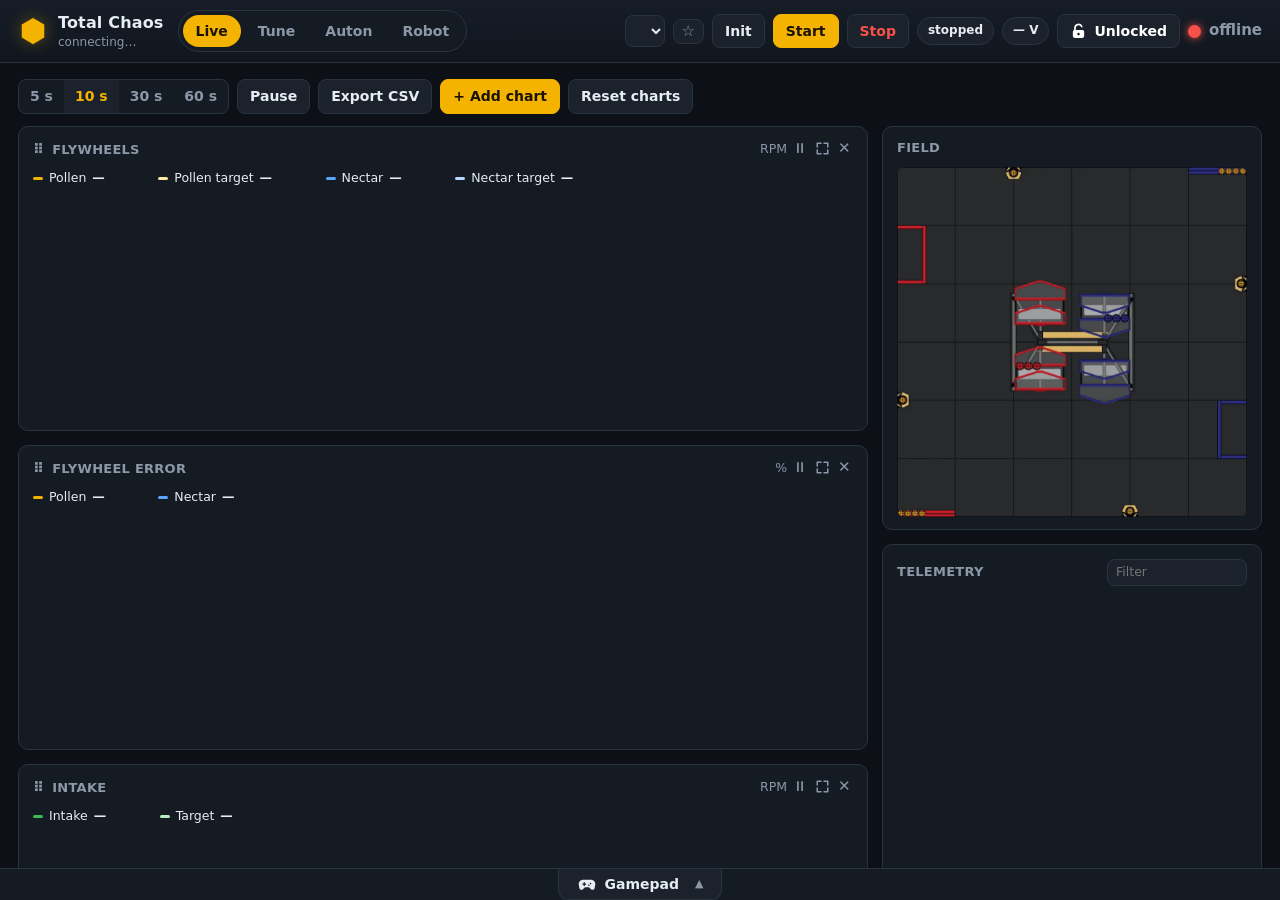
==== dashboard/web/index.html @ 124336e7 "Separate F for each flywheel; favorite OpModes in the dropdown - FLYWHEEL_F is now POLLEN_FLYWHEEL_F" ====
<!doctype html>
<html lang="en">
<head>
  <meta charset="utf-8">
  <meta name="viewport" content="width=device-width, initial-scale=1">
  <title>Total Chaos Dashboard</title>
  <link rel="icon" href="data:image/svg+xml,%3Csvg xmlns='http://www.w3.org/2000/svg' viewBox='0 0 32 32'%3E%3Cpath d='M16 2l12 7v14l-12 7-12-7V9z' fill='%23f5b301'/%3E%3C/svg%3E">
  <link rel="stylesheet" href="vendor/uPlot.min.css">
  <link rel="stylesheet" href="app.css">
</head>
<body>
  <header class="topbar">
    <div class="brand">
      <svg viewBox="0 0 32 32" aria-hidden="true"><path d="M16 2l12 7v14l-12 7-12-7V9z"/></svg>
      <div>
        <div class="brand-name">Total Chaos</div>
        <div class="brand-sub" id="robot-name">connecting…</div>
      </div>
      <span class="badge sim" id="sim-badge" hidden>SIMULATOR</span>
    </div>

    <nav class="tabs" role="tablist">
      <button role="tab" data-tab="live" class="active">Live</button>
      <button role="tab" data-tab="tune">Tune</button>
      <button role="tab" data-tab="auton">Auton</button>
      <button role="tab" data-tab="robot">Robot</button>
    </nav>

    <div class="opbar">
      <select id="op-select" aria-label="OpMode"></select>
      <button class="btn star" id="op-favorite" aria-label="Favorite">☆</button>
      <button class="btn" id="op-init">Init</button>
      <button class="btn primary" id="op-start">Start</button>
      <button class="btn danger" id="op-stop">Stop</button>
      <span class="pill" id="op-state">stopped</span>
      <span class="pill" id="battery">— V</span>
      <button class="pill pad-pill" id="pad-pill" title="The dashboard is driving a gamepad. Click to stop." hidden></button>
      <button class="btn lock" id="lock" title="Unlocked: anyone can make changes. Click to lock with a PIN."></button>
      <span class="conn" id="conn" title="Connection"><i></i><span>offline</span></span>
    </div>
  </header>
  <div class="locked-banner" id="locked-banner" hidden>Locked: view only. Click <b>Locked</b> at the top right and enter the PIN to make changes.</div>

  <main>
    <!-- LIVE -->
    <section class="tab-page active" id="tab-live">
      <div class="toolbar">
        <div class="seg" id="window-seg">
          <button data-window="5">5 s</button>
          <button data-window="10" class="active">10 s</button>
          <button data-window="30">30 s</button>
          <button data-window="60">60 s</button>
        </div>
        <button class="btn" id="pause">Pause</button>
        <button class="btn" id="export-csv">Export CSV</button>
        <button class="btn primary" id="add-chart">+ Add chart</button>
        <button class="btn" id="reset-charts" title="Back to the standard charts (in this browser)">Reset charts</button>
        <span class="muted" id="rate"></span>
        <span class="muted" id="live-load" title="The OpMode loop time, how much of it is spent in the dashboard's own code, and the Wi-Fi it uses. More on the Robot tab's Load card."></span>
      </div>
      <div class="live-grid">
        <div class="charts" id="charts"></div>
        <aside class="side">
          <div class="card">
            <div class="card-head"><h3>Field</h3><span class="muted" id="pose-text"></span></div>
            <canvas id="field" width="480" height="480"></canvas>
          </div>
          <div class="card grow">
            <div class="card-head">
              <h3>Telemetry</h3>
              <input id="telemetry-filter" placeholder="Filter" aria-label="Filter telemetry">
            </div>
            <table class="kv" id="telemetry"></table>
          </div>
        </aside>
      </div>
    </section>

    <!-- TUNE -->
    <section class="tab-page" id="tab-tune">
      <div class="toolbar">
        <button class="btn primary" id="settings-save">Save to robot</button>
        <button class="btn" id="settings-reload">Reload from robot</button>
        <button class="btn" id="settings-download">Download robot.json</button>
        <button class="btn" id="settings-history">History</button>
        <span class="status" id="settings-status"></span>
      </div>
      <div id="settings-warnings"></div>
      <p class="hint">Changes apply on the robot right away.
        <span class="dot synced" style="display:inline-block"></span> saved &nbsp;
        <span class="dot unsaved" style="display:inline-block"></span> changed, not saved yet: <b>Save to robot</b> keeps it after a restart.
        <code>./robot-sync pull</code> then copies robot.json into Git.</p>
      <div class="settings" id="settings"></div>
      <div class="settings-hidden" id="settings-hidden" hidden></div>
    </section>

    <!-- AUTON: our auton editor (js/auton.js) -->
    <section class="tab-page" id="tab-auton">
      <div class="auton-grid">
        <div class="auton-panel" id="auton-panel"></div>
        <div class="auton-field-box"><canvas id="auton-field" width="600" height="600"></canvas></div>
      </div>
    </section>


    <!-- ROBOT -->
    <section class="tab-page" id="tab-robot">
      <div class="robot-grid">
        <div class="card">
          <div class="card-head"><h3>Hardware map</h3><span class="muted" id="hw-name"></span></div>
          <div id="hardware"></div>
        </div>
        <div class="side-stack">
        <div class="card" id="adb-card">
          <div class="card-head"><h3>adb (deploy and logs)</h3>
            <span><button class="btn small" id="adb-refresh">Refresh</button>
              <button class="btn small primary" id="adb-restart">Restart adb</button></span></div>
          <div id="adb-status" class="muted">…</div>
          <div class="muted">When <code>adb connect 192.168.43.1:5555</code> stops working (offline, or
            "waiting for device"), Restart adb turns it off and on again on the hub, instead of a power cycle.
            Then reconnect from the laptop: <code>adb disconnect; adb connect 192.168.43.1:5555</code>.</div>
        </div>
        <div class="card">
          <div class="card-head"><h3>Load</h3><span class="muted">this second</span></div>
          <table class="kv" id="load"></table>
          <div class="muted">What the dashboard costs the robot. CPU is % of one core, like <code>top</code>; the Control Hub has 4.
            Too high? Lower <code>DashboardConfig</code> on the Tune tab. <code>./dashboard-load</code> compares 0, 1 and 2 viewers.</div>
        </div>
        <div class="card">
          <div class="card-head"><h3>Known good snapshots</h3></div>
          <div class="hw-actions">
            <input id="snapshot-name" placeholder="Name, like Saturday – worked" aria-label="Snapshot name">
            <button class="btn primary" id="snapshot-save">Save snapshot</button>
          </div>
          <div class="muted">A copy of every robot file: settings, autons and hardware map. Restore puts them all back.</div>
          <table class="files" id="snapshots"></table>
        </div>
        <div class="card">
          <div class="card-head"><h3>Files on the robot</h3><button class="btn small" id="files-refresh">Refresh</button></div>
          <table class="files" id="files"></table>
          <div class="card-section" id="history" hidden></div>
          <div id="editor" hidden>
            <div class="card-head"><h3 id="editor-name"></h3>
              <span>
                <button class="btn small" id="editor-cancel">Close</button>
                <button class="btn small primary" id="editor-save">Save to robot</button>
              </span>
            </div>
            <textarea id="editor-text" spellcheck="false"></textarea>
            <div class="status" id="editor-status"></div>
          </div>
        </div>
        </div>
      </div>
    </section>
  </main>

  <!-- GAMEPAD: a drawer at the bottom of every tab (js/gamepad.js) -->
  <div class="pad-drawer" id="pad-drawer">
    <button class="pad-handle" id="pad-handle" aria-expanded="false" aria-controls="pad-body">
      <svg viewBox="0 0 24 24" aria-hidden="true"><path d="M7 7h10a5 5 0 0 1 4.9 6l-.8 4a2.5 2.5 0 0 1-4.3 1.2L14.5 16h-5l-2.3 2.2A2.5 2.5 0 0 1 2.9 17l-.8-4A5 5 0 0 1 7 7zm1 3v1.5H6.5v1.5H8v1.5h1.5V13H11v-1.5H9.5V10zm8.25.5a1 1 0 1 0 0 2 1 1 0 0 0 0-2zm-2 2a1 1 0 1 0 0 2 1 1 0 0 0 0-2z" fill="currentColor"/></svg>
      <span>Gamepad</span><span class="pad-handle-note" id="pad-handle-note"></span><span class="chev">▲</span>
    </button>
    <div class="pad-content" id="pad-body" hidden>
      <div class="pad-side">
        <div class="seg" id="pad-seg">
          <button data-pad="1">Gamepad 1 · driver</button>
          <button data-pad="2">Gamepad 2 · operator</button>
        </div>
        <button class="btn primary" id="pad-take">Take control</button>
        <div class="pad-status" id="pad-status"></div>
        <div class="muted" id="pad-device"></div>
        <div class="pad-safety"><b>Practice only</b>: not allowed in a match. The robot gets all zero if the inputs stop for
          0.25 s, and control ends when the OpMode stops, this tab is hidden, or the dashboard is locked.
          <b>G</b> opens and closes this drawer.</div>
      </div>
      <div class="pad-art">
        <div id="pad-art"></div>
        <div class="pad-readout" id="pad-readout"></div>
      </div>
      <div class="pad-legend" id="pad-legend"></div>
    </div>
  </div>

  <dialog id="chart-dialog">
    <form method="dialog" class="chart-form">
      <h3>Add a chart</h3>
      <label>Title <input id="chart-title" placeholder="My chart"></label>
      <input id="chart-filter" placeholder="Filter telemetry" aria-label="Filter telemetry">
      <div class="chart-keys" id="chart-keys"></div>
      <div class="muted" id="chart-hint">Pick one or more values. Only numbers the robot is sending now are listed.</div>
      <div class="chart-actions">
        <button class="btn" value="cancel">Cancel</button>
        <button class="btn primary" id="chart-create" value="create">Add chart</button>
      </div>
    </form>
  </dialog>

  <dialog id="lock-dialog">
    <form method="dialog" class="chart-form">
      <h3 id="lock-title">Lock the dashboard</h3>
      <div class="muted" id="lock-hint">Anyone can still watch. Changing anything will need this PIN.</div>
      <input id="lock-pin" inputmode="numeric" autocomplete="off" maxlength="12" placeholder="PIN, 4 to 12 digits" aria-label="PIN">
      <div class="status bad" id="lock-error"></div>
      <div class="chart-actions">
        <button class="btn" value="cancel">Cancel</button>
        <button class="btn primary" id="lock-ok" value="ok">Lock</button>
      </div>
    </form>
  </dialog>

  <div class="toast" id="toast" hidden></div>
  <script src="vendor/uPlot.iife.min.js"></script>
  <script type="module" src="js/app.js"></script>
</body>
</html>
---- dashboard/web/vendor/uPlot.min.css ----
.uplot, .uplot *, .uplot *::before, .uplot *::after {box-sizing: border-box;}.uplot {font-family: system-ui, -apple-system, "Segoe UI", Roboto, "Helvetica Neue", Arial, "Noto Sans", sans-serif, "Apple Color Emoji", "Segoe UI Emoji", "Segoe UI Symbol", "Noto Color Emoji";line-height: 1.5;width: min-content;}.u-title {text-align: center;font-size: 18px;font-weight: bold;}.u-wrap {position: relative;user-select: none;}.u-over, .u-under {position: absolute;}.u-under {overflow: hidden;}.uplot canvas {display: block;position: relative;width: 100%;height: 100%;}.u-axis {position: absolute;}.u-legend {font-size: 14px;margin: auto;text-align: center;}.u-inline {display: block;}.u-inline * {display: inline-block;}.u-inline tr {margin-right: 16px;}.u-legend th {font-weight: 600;}.u-legend th > * {vertical-align: middle;display: inline-block;}.u-legend .u-marker {width: 1em;height: 1em;margin-right: 4px;background-clip: padding-box !important;}.u-inline.u-live th::after {content: ":";vertical-align: middle;}.u-inline:not(.u-live) .u-value {display: none;}.u-series > * {padding: 4px;}.u-series th {cursor: pointer;}.u-legend .u-off > * {opacity: 0.3;}.u-select {background: rgba(0,0,0,0.07);position: absolute;pointer-events: none;}.u-cursor-x, .u-cursor-y {position: absolute;left: 0;top: 0;pointer-events: none;will-change: transform;}.u-hz .u-cursor-x, .u-vt .u-cursor-y {height: 100%;border-right: 1px dashed #607D8B;}.u-hz .u-cursor-y, .u-vt .u-cursor-x {width: 100%;border-bottom: 1px dashed #607D8B;}.u-cursor-pt {position: absolute;top: 0;left: 0;border-radius: 50%;border: 0 solid;pointer-events: none;will-change: transform;/*this has to be !important since we set inline "background" shorthand */background-clip: padding-box !important;}.u-axis.u-off, .u-select.u-off, .u-cursor-x.u-off, .u-cursor-y.u-off, .u-cursor-pt.u-off {display: none;}
---- dashboard/web/app.css ----
:root {
  --bg: #0d1117;
  --panel: #151b23;
  --panel-2: #1b222c;
  --line: #2a3340;
  --text: #e6edf3;
  --muted: #8b98a8;
  --honey: #f5b301;
  --honey-dim: #f5b30122;
  --green: #3fb950;
  --red: #f85149;
  --blue: #58a6ff;
  --violet: #bc8cff;
  --radius: 10px;
  --mono: ui-monospace, "SF Mono", "JetBrains Mono", Menlo, Consolas, monospace;
  color-scheme: dark;
}

* { box-sizing: border-box; }
html, body { margin: 0; height: 100%; }
body {
  background: var(--bg);
  color: var(--text);
  font: 14px/1.45 "Inter", system-ui, -apple-system, "Segoe UI", Roboto, sans-serif;
  display: flex;
  flex-direction: column;
}
code { font-family: var(--mono); font-size: 12.5px; background: var(--panel-2); padding: 1px 5px; border-radius: 4px; }
h3 { margin: 0; font-size: 13px; font-weight: 600; letter-spacing: .02em; text-transform: uppercase; color: var(--muted); }
.muted { color: var(--muted); font-size: 12.5px; }
[hidden] { display: none !important; }

/* ---- Top bar ---------------------------------------------------------- */
.topbar {
  display: flex;
  align-items: center;
  gap: 14px;
  padding: 10px 18px;
  background: linear-gradient(180deg, #161d27, #11161e);
  border-bottom: 1px solid var(--line);
  flex-wrap: wrap;
}
.brand { display: flex; align-items: center; gap: 10px; }
.brand svg { width: 30px; height: 30px; fill: var(--honey); filter: drop-shadow(0 0 8px #f5b30155); }
.brand-name { font-weight: 700; font-size: 16px; letter-spacing: .01em; }
.brand-sub { font-size: 12px; color: var(--muted); }
.badge { font-size: 10.5px; font-weight: 700; letter-spacing: .08em; padding: 3px 7px; border-radius: 999px; }
.badge.sim { background: #bc8cff22; color: var(--violet); border: 1px solid #bc8cff55; }

.tabs { display: flex; gap: 4px; background: var(--panel); padding: 4px; border-radius: 999px; border: 1px solid var(--line); }
.tabs button {
  background: none; border: 0; color: var(--muted); font: inherit; font-weight: 600;
  padding: 6px 13px; border-radius: 999px; cursor: pointer;
}
.tabs button:hover { color: var(--text); }
.tabs button.active { background: var(--honey); color: #1a1300; }

.opbar { display: flex; align-items: center; gap: 8px; margin-left: auto; flex-wrap: wrap; }
select, input, textarea {
  background: var(--panel-2); color: var(--text); border: 1px solid var(--line);
  border-radius: 8px; padding: 6px 9px; font: inherit;
}
select:focus, input:focus, textarea:focus { outline: none; border-color: var(--honey); box-shadow: 0 0 0 3px var(--honey-dim); }

.btn {
  background: var(--panel-2); color: var(--text); border: 1px solid var(--line); border-radius: 8px;
  padding: 6px 12px; font: inherit; font-weight: 600; cursor: pointer; white-space: nowrap;
}
.btn:hover { border-color: #3d4856; background: #212a35; }
.btn:disabled { opacity: .45; cursor: default; }
.btn.primary { background: var(--honey); border-color: var(--honey); color: #1a1300; }
.btn.primary:hover { background: #ffc426; }
.btn.danger { color: var(--red); }
.btn.small { padding: 3px 9px; font-size: 12.5px; }

.pill { font-size: 12px; font-weight: 600; padding: 4px 10px; border-radius: 999px; background: var(--panel-2); border: 1px solid var(--line); font-variant-numeric: tabular-nums; }
.pill.running { color: var(--green); border-color: #3fb95066; }
.pill.init { color: var(--honey); border-color: #f5b30166; }
.pill.low { color: var(--red); border-color: #f8514966; }
.conn { display: flex; align-items: center; gap: 8px; font-size: 15px; font-weight: 600; color: var(--muted); }
.conn i { width: 13px; height: 13px; border-radius: 50%; background: var(--red); box-shadow: 0 0 8px var(--red); }
.conn.up i { background: var(--green); box-shadow: 0 0 8px var(--green); }

/* ---- Pages ---------------------------------------------------------------- */
main { flex: 1; min-height: 0; display: flex; }
.tab-page { display: none; flex: 1; min-width: 0; padding: 16px 18px; overflow: auto; flex-direction: column; gap: 12px; }
.tab-page.active { display: flex; }

.toolbar { display: flex; align-items: center; gap: 8px; flex-wrap: wrap; }
.seg { display: flex; background: var(--panel); border: 1px solid var(--line); border-radius: 8px; overflow: hidden; }
.seg button { background: none; border: 0; color: var(--muted); padding: 6px 11px; font: inherit; font-weight: 600; cursor: pointer; }
.seg button.active { background: var(--panel-2); color: var(--honey); }
.hint { margin: 0; color: var(--muted); font-size: 13px; }
.status { font-size: 13px; color: var(--muted); }
.status.ok { color: var(--green); }
.status.bad { color: var(--red); }

.card { background: var(--panel); border: 1px solid var(--line); border-radius: var(--radius); padding: 12px 14px; display: flex; flex-direction: column; gap: 10px; min-width: 0; }
.card-head { display: flex; align-items: center; justify-content: space-between; gap: 10px; }
.grow { flex: 1; min-height: 0; }
.empty { margin: auto; color: var(--muted); padding: 40px; text-align: center; }

/* ---- Live ------------------------------------------------------------------ */
.live-grid { display: grid; grid-template-columns: minmax(0, 1fr) 380px; gap: 14px; flex: 1; min-height: 0; }
.charts { display: grid; grid-template-columns: repeat(auto-fit, minmax(420px, 1fr)); gap: 14px; align-content: start; }
.chart .legend { display: flex; flex-wrap: wrap; gap: 4px 14px; font-size: 12.5px; }
.chart .legend span { display: inline-flex; align-items: center; gap: 6px; font-variant-numeric: tabular-nums; }
.chart .legend i { width: 10px; height: 3px; border-radius: 2px; display: inline-block; }
.chart .legend b { font-weight: 600; min-width: 52px; display: inline-block; }
.chart .plot { width: 100%; }
.live-grid { align-items: start; }
/* The side column stays in view while charts scroll; the telemetry list scrolls inside it. */
.side { display: flex; flex-direction: column; gap: 14px; min-height: 0; position: sticky; top: 0; height: calc(100vh - 150px); }
.side .grow { flex: 1; min-height: 160px; overflow: auto; display: block; }
.side .grow .card-head { position: sticky; top: -12px; background: var(--panel); padding: 2px 0 8px; z-index: 1; }
.chart .remove { background: none; border: 0; color: var(--muted); cursor: pointer; font-size: 15px; padding: 0 2px; }
.chart .remove:hover { color: var(--red); }
dialog#chart-dialog { background: var(--panel); color: var(--text); border: 1px solid var(--line); border-radius: 12px; padding: 18px; width: min(460px, 92vw); box-shadow: 0 20px 60px #000a; }
dialog#chart-dialog::backdrop { background: #0008; }
.chart-form { display: flex; flex-direction: column; gap: 10px; }
.chart-form label { display: flex; flex-direction: column; gap: 4px; font-size: 13px; color: var(--muted); }
.chart-keys { max-height: 320px; overflow: auto; border: 1px solid var(--line); border-radius: 8px; padding: 6px; display: flex; flex-direction: column; }
.chart-keys label { flex-direction: row; align-items: center; gap: 8px; color: var(--text); padding: 3px 4px; border-radius: 6px; cursor: pointer; }
.chart-keys label:hover { background: var(--panel-2); }
.chart-keys .value { margin-left: auto; font-family: var(--mono); font-size: 12px; color: var(--muted); }
.chart-actions { display: flex; justify-content: flex-end; gap: 8px; }
#field { width: 100%; height: auto; aspect-ratio: 1; border-radius: 8px; background: #20262e; }
table.kv { width: 100%; border-collapse: collapse; font-size: 12.5px; }
table.kv td { padding: 3px 4px; border-bottom: 1px solid #222a35; vertical-align: top; }
table.kv td:first-child { color: var(--muted); }
table.kv td:last-child { text-align: right; font-family: var(--mono); font-variant-numeric: tabular-nums; word-break: break-word; }
.side .grow { overflow: auto; }
#telemetry-filter { width: 140px; padding: 3px 8px; font-size: 12.5px; }
.u-legend { display: none; }
.uplot .u-select { background: #f5b30122; }

/* ---- Tune ------------------------------------------------------------------- */
.settings { display: grid; grid-template-columns: repeat(auto-fill, minmax(460px, 1fr)); gap: 14px; align-items: start; }
.settings-hidden { margin-top: 14px; display: flex; flex-wrap: wrap; align-items: center; gap: 8px 16px; font-size: 14px; }
.settings-hidden .hidden-group { display: inline-flex; align-items: center; gap: 6px; }
.hide-group { margin-left: 8px; }
.warn-text { color: var(--honey); }
.setting-row { display: grid; grid-template-columns: minmax(0, 1fr) 130px 70px; align-items: center; gap: 10px; padding: 6px 0; border-bottom: 1px solid #222a35; }
.setting-row:last-child { border-bottom: 0; }
.setting-name { font-family: var(--mono); font-size: 12.5px; overflow: hidden; text-overflow: ellipsis; }
.setting-name small { display: block; font-family: inherit; color: var(--muted); font-size: 11.5px; }
.setting-row input[type=number], .setting-row input[type=text] { width: 100%; font-family: var(--mono); font-size: 13px; text-align: right; }
.setting-row .tag { font-size: 11px; font-weight: 700; text-align: center; border-radius: 999px; padding: 2px 6px; }
.tag.unsaved { background: #f5b30122; color: var(--honey); }
.tag.saved { color: var(--green); }
.tag.live { background: #58a6ff1f; color: var(--blue); }
.dot { width: 11px; height: 11px; border-radius: 50%; justify-self: center; }
.dot.synced { background: var(--green); box-shadow: 0 0 6px #3fb95088; }
.dot.unsaved { background: var(--honey); box-shadow: 0 0 6px #f5b301aa; }
.status.warn { color: var(--honey); }
.btn.primary.pulse { box-shadow: 0 0 0 3px #f5b30155; animation: pulse 1.6s ease-in-out infinite; }
@keyframes pulse { 50% { box-shadow: 0 0 0 6px #f5b30122; } }
.toggle { position: relative; display: inline-block; width: 40px; height: 22px; }
.setting-row .control { display: flex; justify-content: flex-end; }
.toggle input { opacity: 0; width: 0; height: 0; }
.toggle span { position: absolute; inset: 0; background: var(--panel-2); border: 1px solid var(--line); border-radius: 999px; cursor: pointer; transition: .15s; }
.toggle span::after { content: ""; position: absolute; left: 3px; top: 3px; width: 14px; height: 14px; border-radius: 50%; background: var(--muted); transition: .15s; }
.toggle input:checked + span { background: #f5b30144; border-color: var(--honey); }
.toggle input:checked + span::after { transform: translateX(18px); background: var(--honey); }
.warning { background: #f8514914; border: 1px solid #f8514955; color: #ffb3ad; border-radius: 8px; padding: 6px 10px; font-size: 13px; margin-bottom: 6px; }

/* ---- Robot ------------------------------------------------------------------- */
.robot-grid { display: grid; grid-template-columns: minmax(0, 1.3fr) minmax(0, 1fr); gap: 14px; align-items: start; }
table.files, table.devices { width: 100%; border-collapse: collapse; font-size: 13px; }
table.files td, table.devices td, table.devices th { padding: 5px 6px; border-bottom: 1px solid #222a35; }
table.devices th { text-align: left; color: var(--muted); font-weight: 600; font-size: 12px; }
table.files td:first-child { font-family: var(--mono); font-size: 12.5px; }
table.files td.r { text-align: right; color: var(--muted); white-space: nowrap; }
table.devices input, table.devices select { width: 100%; padding: 3px 6px; font-size: 12.5px; }
table.devices input.port { width: 56px; }
table.devices tr.bad input { border-color: var(--red); }
.hub-title { margin: 10px 0 2px; font-weight: 600; }
.hw-problems { font-size: 13px; }
.hw-problems li { color: #ffb3ad; }
.hw-actions { display: flex; gap: 8px; flex-wrap: wrap; align-items: center; }
.hw-maps { display: flex; gap: 8px; flex-wrap: wrap; align-items: center; margin-bottom: 6px; }
.hw-maps select { min-width: 180px; }
.hw-note { flex-basis: 100%; font-size: 13px; color: var(--honey); }
.hw-form { display: flex; flex-direction: column; gap: 8px; border: 1px solid var(--line); border-radius: 8px; padding: 10px 12px; margin: 6px 0 10px; }
.hw-form label { display: flex; gap: 8px; align-items: center; }
.hub-title .btn { margin-left: 8px; }
#editor { display: flex; flex-direction: column; gap: 8px; border-top: 1px solid var(--line); padding-top: 10px; }
#editor-text { width: 100%; min-height: 320px; font-family: var(--mono); font-size: 12.5px; line-height: 1.5; resize: vertical; }

.toast {
  position: fixed; bottom: 52px; left: 50%; transform: translateX(-50%);
  background: #222b36; border: 1px solid var(--line); color: var(--text);
  padding: 9px 16px; border-radius: 10px; box-shadow: 0 8px 30px #0008; font-weight: 600; z-index: 10;
}
.toast.bad { border-color: #f8514988; color: #ffb3ad; }

@media (max-width: 1100px) {
  .live-grid, .robot-grid { grid-template-columns: 1fr; }
  .side { position: static; height: auto; }
  .side .grow { max-height: 420px; }
  .charts { grid-template-columns: 1fr; }
}

/* ---- History, snapshots, lock ---------------------------------------------- */
.side-stack { display: flex; flex-direction: column; gap: 14px; min-width: 0; }
.card-section { border-top: 1px solid var(--line); padding-top: 10px; display: flex; flex-direction: column; gap: 8px; }
table.history td { padding: 5px 6px; }
table.history tr.changes td { background: var(--panel-2); border-radius: 6px; }
.changes-list { margin: 4px 0; padding-left: 18px; font-size: 12.5px; }
.changes-list li { margin: 2px 0; }
pre.diff { margin: 0; font-family: var(--mono); font-size: 12px; white-space: pre-wrap; max-height: 260px; overflow: auto; }
pre.diff del { color: #ffa198; text-decoration: none; }
pre.diff ins { color: #7ee787; text-decoration: none; }
#snapshot-name { flex: 1; min-width: 160px; }
.btn.lock { display: inline-flex; align-items: center; gap: 7px; color: #fff; }
.btn.lock svg { width: 17px; height: 17px; }
.btn.lock.on { color: #ffb4ad; background: #ff7b7222; border-color: #ff7b7288; }
.locked-banner { background: #f5b30118; border-bottom: 1px solid #f5b30155; color: var(--honey); padding: 7px 18px; font-size: 13px; }
/* While locked the robot refuses changes; grey out the controls that would try. */
body.locked .setting-row .control, body.locked #settings-save, body.locked #settings-reload,
body.locked #op-init, body.locked #op-start, body.locked #op-stop, body.locked #hw-save,
body.locked #editor-save, body.locked [data-restore], body.locked [data-snapshot], body.locked [data-snapshot-delete], body.locked #snapshot-save,
body.locked [data-remove], body.locked [data-add], body.locked [data-delete] { opacity: .4; pointer-events: none; }

/* Charts: drag by the grip, close with ✕. */
.chart .grip { cursor: grab; color: var(--muted); margin-right: 8px; user-select: none; font-size: 14px; }
.chart .grip:hover { color: var(--honey); }
.chart.dragging { opacity: .45; outline: 2px dashed var(--honey); }
.route-select { width: 100%; font-family: var(--mono); font-size: 13px; }
#lock-pin { font-family: var(--mono); font-size: 22px; letter-spacing: 6px; text-align: center; }

/* Chart full size: fills the Live area under its toolbar. */
.chart .expand { background: none; border: 0; color: var(--muted); cursor: pointer; padding: 0 2px; vertical-align: middle; }
.chart .expand svg { width: 15px; height: 15px; }
.chart .expand:hover { color: var(--honey); }
.chart .pause-chart { background: none; border: 0; color: var(--muted); cursor: pointer; padding: 0 2px; vertical-align: middle; }
.chart .pause-chart svg { width: 14px; height: 14px; }
.chart .pause-chart:hover, #charts.paused .pause-chart { color: var(--honey); }
#charts.paused .chart { outline: 1px dashed #f5b30166; }
.chart .legend .at { margin-left: auto; color: var(--muted); font-style: normal; font-variant-numeric: tabular-nums; }
.chart.expanded { position: fixed; left: 18px; right: 18px; bottom: 18px; z-index: 20; box-shadow: 0 6px 18px #0009; contain: layout paint; }
.chart.expanded .grip, .chart.expanded .remove { display: none; }
.chart.expanded .expand { border: 1px solid var(--line); border-radius: 6px; padding: 3px 9px; color: var(--text); font: inherit; font-size: 13px; }
.chart.expanded .expand span { margin-left: 6px; vertical-align: middle; }
body.chart-expanded #tab-live .live-grid::after { content: ""; position: fixed; inset: 0; background: #0009; z-index: 19; }

/* ---- Gamepad drawer (bottom of every tab) ------------------------------------ */
.pad-drawer { flex: none; border-top: 1px solid var(--line); background: var(--panel); position: relative; }
.pad-handle {
  display: flex; align-items: center; gap: 8px; margin: 0 auto; padding: 5px 18px;
  background: var(--panel-2); color: var(--text); border: 1px solid var(--line); border-top: 0;
  border-radius: 0 0 10px 10px; font: inherit; font-weight: 700; cursor: pointer;
}
.pad-handle:hover { border-color: var(--honey); color: var(--honey); }
.pad-handle svg { width: 20px; height: 20px; }
.pad-handle .chev { font-size: 11px; color: var(--muted); }
.pad-handle-note { font-size: 12px; font-weight: 600; color: var(--honey); }
.pad-handle.detected { border-color: var(--honey); box-shadow: 0 0 10px #f5b30155; }
.pad-handle.driving { border-color: var(--green); color: var(--green); box-shadow: 0 0 12px #3fb95066; }
.pad-handle.driving .pad-handle-note { color: var(--green); }
.pad-content { display: grid; grid-template-columns: minmax(260px, 350px) minmax(0, 520px) minmax(180px, 260px); gap: 18px; justify-content: center; padding: 8px 18px 12px; }
.pad-side { display: flex; flex-direction: column; gap: 9px; min-width: 0; }
.pad-side .seg button { flex: 1; white-space: nowrap; padding: 6px 8px; }
.pad-status { font-size: 13px; }
.pad-status.driving { color: var(--green); font-weight: 600; }
.pad-safety { font-size: 12px; color: var(--muted); border-left: 3px solid var(--honey); padding-left: 8px; }
.pad-art { min-width: 0; }
.pad-svg { width: 100%; max-height: 240px; display: block; touch-action: none; user-select: none; }
.pad-svg .pad-body { fill: #1e2631; stroke: #3a4554; stroke-width: 2; }
.pad-svg text { fill: var(--text); font: 700 14px system-ui, sans-serif; text-anchor: middle; pointer-events: none; }
.pad-svg text.small { font-size: 12px; fill: var(--muted); }
.pad-svg text.tiny { font-size: 9px; fill: var(--muted); }
.pad-svg .pad-key { fill: #2b3542; stroke: #485466; stroke-width: 1.5; }
.pad-svg .pad-center { fill: #2b3542; }
.pad-svg .face.a { stroke: #3fb950; } .pad-svg .face.b { stroke: #f85149; }
.pad-svg .face.x { stroke: #58a6ff; } .pad-svg .face.y { stroke: #f5b301; }
.pad-svg .well { fill: #151b23; stroke: #485466; stroke-width: 1.5; }
.pad-svg .knob { fill: #3a4554; stroke: #5d6b7e; stroke-width: 2; }
.pad-svg .pad-key.on, .pad-svg .pad-stick.on .knob { fill: var(--honey); stroke: var(--honey); }
.pad-svg .pad-key.held { stroke: var(--green); stroke-width: 3; }
.pad-svg .pad-stick.pressed .well { stroke: var(--honey); stroke-width: 3; }
.pad-svg.live .pad-key, .pad-svg.live .pad-stick { cursor: pointer; }
.pad-svg:not(.live) { opacity: .85; }
.pad-readout { font-family: var(--mono); font-size: 11.5px; color: var(--muted); text-align: center; white-space: pre; overflow: hidden; }
.pad-legend { font-size: 12.5px; display: flex; flex-direction: column; gap: 3px; }
.pad-legend b { display: inline-block; min-width: 92px; color: var(--honey); font-weight: 600; }
.pad-pill { cursor: pointer; color: var(--green); border-color: #3fb95088; background: #3fb9501a; font: inherit; font-size: 12px; font-weight: 700; }
.pad-pill:hover { background: #3fb95033; }
body.locked #pad-take { opacity: .4; pointer-events: none; }
@media (max-width: 1100px) {
  .pad-content { grid-template-columns: 1fr; }
  .pad-legend { display: none; }
}
.ok-text { color: var(--green); }
.bad-text { color: var(--red); }
body.locked #adb-restart { opacity: .4; pointer-events: none; }
.unsaved-cell { display: inline-flex; align-items: center; justify-content: center; gap: 6px; }
.undo { background: none; border: 1px solid var(--line); border-radius: 6px; color: var(--honey); cursor: pointer; font-size: 13px; line-height: 1; padding: 2px 5px; }
.undo:hover { border-color: var(--honey); background: var(--honey-dim); }
body.locked .undo { opacity: .4; pointer-events: none; }

/* ---- Auton editor ---------------------------------------------------------------- */
#tab-auton { overflow: hidden; }
.auton-grid { display: grid; grid-template-columns: minmax(400px, 480px) minmax(0, 1fr); gap: 16px; flex: 1; min-height: 0; }
.auton-panel { display: flex; flex-direction: column; gap: 12px; overflow: auto; min-height: 0; padding-right: 6px; }
.auton-field-box { min-width: 0; min-height: 0; display: flex; align-items: flex-start; justify-content: center; }
#auton-field { border-radius: 8px; background: #20262e; touch-action: none; }
.auton-preview { width: 100%; padding: 13px; border-radius: 10px; border: 0; background: var(--honey); color: #1a1300;
  font: inherit; font-size: 17px; font-weight: 800; letter-spacing: .04em; cursor: pointer; box-shadow: 0 2px 10px #f5b30144; flex: none; }
.auton-preview:hover { background: #ffc426; }
.auton-preview.playing { background: #2b3542; color: var(--honey); box-shadow: inset 0 0 0 2px var(--honey); }
.auton-scrub { display: flex; gap: 10px; align-items: center; margin-top: -4px; }
.auton-scrub input { flex: 1; -webkit-appearance: none; appearance: none; height: 12px; border-radius: 6px; cursor: pointer; outline: none; }
.auton-scrub input::-webkit-slider-thumb { -webkit-appearance: none; appearance: none; width: 8px; height: 22px; border-radius: 3px;
  background: #fff; border: 2px solid #0d1117; box-shadow: 0 0 4px #000a; }
.auton-scrub input::-moz-range-thumb { width: 6px; height: 20px; border-radius: 3px; background: #fff; border: 2px solid #0d1117; }
.auton-scrub input::-moz-range-track { background: transparent; }
.auton-card { background: var(--panel); border: 1px solid #36404d; border-radius: 12px; padding: 0 12px 12px; display: flex; flex-direction: column; gap: 9px; flex: none; }
.auton-card-head { display: flex; align-items: center; justify-content: space-between; gap: 8px; margin: 0 -12px; padding: 8px 12px;
  background: #1f2732; border-bottom: 1px solid #36404d; border-radius: 12px 12px 0 0; font-size: 12px; font-weight: 800;
  text-transform: uppercase; letter-spacing: .06em; color: #c9d4e0; }
.auton-card-head .state { display: flex; align-items: center; gap: 6px; text-transform: none; letter-spacing: 0; font-weight: 600; font-size: 12.5px; color: var(--muted); }
.selected-card { border-color: #f5b30188; }
.selected-card .auton-card-head { background: #f5b3011c; color: var(--honey); border-bottom-color: #f5b30155; }
.auton-files, .auton-add { display: flex; gap: 8px; align-items: center; flex-wrap: wrap; }
.auton-files select { flex: 1; min-width: 140px; }
.grow-label { flex: 1; display: flex; gap: 6px; align-items: center; color: var(--muted); font-size: 13px; }
.grow-label input { flex: 1; min-width: 80px; }
.auton-restored { background: #58a6ff14; border: 1px solid #58a6ff55; color: #a5cdff; border-radius: 8px; padding: 6px 10px; font-size: 12.5px;
  display: flex; align-items: center; justify-content: space-between; gap: 8px; }
.auton-add .btn { flex: 1; padding: 8px; border-color: #4a5668; }
.auton-hint { font-size: 12px; }
.auton-steps { list-style: none; margin: 0; padding: 0; display: flex; flex-direction: column; gap: 5px; }
.auton-step { display: grid; grid-template-columns: 22px minmax(0, 1fr) auto auto; gap: 8px; align-items: center; padding: 7px 8px;
  background: var(--panel-2); border: 1px solid var(--line); border-left: 4px solid #4a5668; border-radius: 8px; cursor: pointer; font-size: 13px; }
.auton-step.drive { border-left-color: var(--honey); }
.auton-step.function { border-left-color: #8b98a8; }
.auton-step.start { border-left-color: var(--green); }
.auton-step:hover { border-color: #4a5668; }
.auton-step.selected { border-color: var(--honey); background: #f5b30114; box-shadow: 0 0 0 1px var(--honey) inset; }
.auton-step.playing { background: #3fb95022; }
.auton-step .num { color: var(--muted); text-align: right; font-variant-numeric: tabular-nums; font-weight: 700; }
.auton-step .what { min-width: 0; overflow: hidden; text-overflow: ellipsis; }
.auton-step .on-drive { color: #ffe08a; font-size: 12px; margin-top: 2px; }
.auton-step .xyz input { width: 62px; padding: 2px 5px; font-size: 12.5px; }
.auton-step .tools { display: flex; gap: 2px; }
.icon { background: none; border: 0; color: var(--muted); cursor: pointer; font-size: 13px; padding: 2px 5px; border-radius: 5px; }
.icon:hover:not(:disabled) { background: #2b3542; color: var(--text); }
.icon:disabled { opacity: .35; cursor: default; }
.icon.bad:hover { color: var(--red); }
.auton-detail { display: flex; flex-direction: column; gap: 8px; font-size: 13px; }
.auton-detail .row { display: flex; gap: 6px; align-items: center; flex-wrap: wrap; }
.auton-detail input[type=number] { width: 70px; padding: 3px 6px; }
.auton-detail .sub { font-weight: 800; color: #9fb0c3; font-size: 11.5px; text-transform: uppercase; letter-spacing: .06em; margin-top: 6px;
  padding-top: 8px; border-top: 1px solid #2c3541; }
.auton-detail .event-row { background: var(--panel-2); border: 1px solid var(--line); border-radius: 8px; padding: 6px 8px; }
.auton-detail .event-row .muted { flex-basis: 100%; font-size: 12px; }
.auton-points td { vertical-align: middle; }
.auton-points td:last-child { text-align: left; font-family: inherit; }
.auton-help { font-size: 12px; }
.auton-menu { position: fixed; z-index: 30; min-width: 280px; max-width: 360px; max-height: 60vh; overflow: auto; background: #1b222c;
  border: 1px solid #4a5668; border-radius: 10px; box-shadow: 0 12px 34px #000b; padding: 6px; display: flex; flex-direction: column; gap: 2px; }
.auton-menu button { display: flex; flex-direction: column; align-items: flex-start; gap: 2px; text-align: left; background: none; border: 0;
  color: var(--text); font: inherit; padding: 7px 9px; border-radius: 7px; cursor: pointer; }
.auton-menu button:hover { background: #f5b3011f; }
.auton-menu button span { color: var(--muted); font-size: 12px; }
.auton-menu .note { padding: 6px 9px; font-size: 12px; }
body.locked #auton-save, body.locked #auton-save-as { opacity: .4; pointer-events: none; }
@media (max-width: 1100px) { .auton-grid { grid-template-columns: 1fr; } }
.robot-size label { display: flex; gap: 5px; align-items: center; color: var(--muted); font-size: 12.5px; }
.robot-size input { width: 62px; padding: 3px 6px; }
/* Locked: the Auton tab and the hardware map editor are view only (Preview, picking a file and History still work). */
body.locked #auton-panel :is(button, input, select):not(#auton-file, #auton-preview, #auton-preview-close, #auton-scrub, #auton-history),
body.locked #hardware :is(button, input, select):not(#hw-map) { opacity: .4; pointer-events: none; }
.btn.star { padding: 4px 8px; font-size: 15px; line-height: 1; color: var(--muted); }
.btn.star.on { color: var(--honey); }
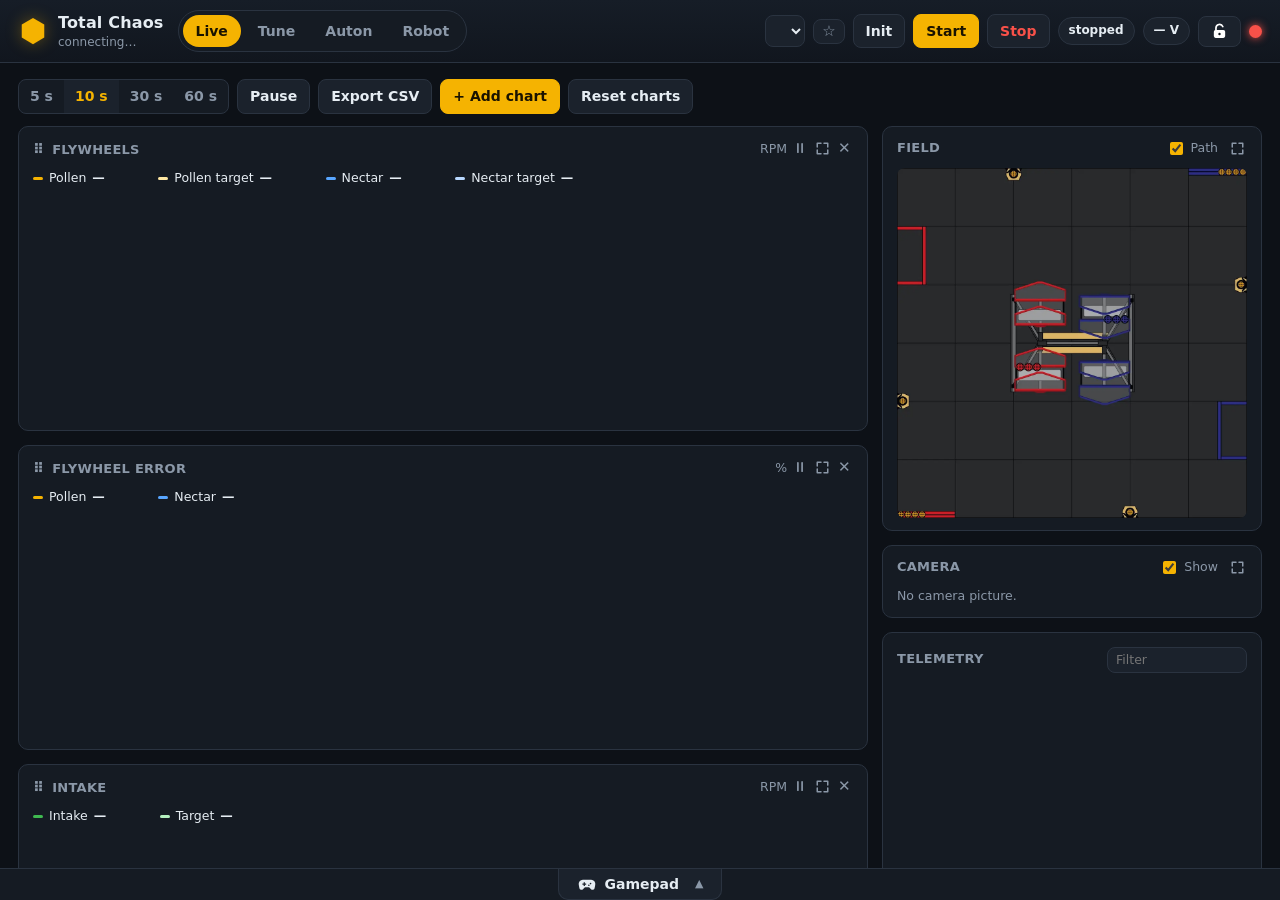
==== commit da92596f: "Webcam hive finder, simulated camera, auto aim; slimmer Driver Station telemetry - Vision: Webcam 1 " ====
--- a/dashboard/web/index.html
+++ b/dashboard/web/index.html
@@ -35,11 +35,11 @@
       <span class="pill" id="op-state">stopped</span>
       <span class="pill" id="battery">— V</span>
       <button class="pill pad-pill" id="pad-pill" title="The dashboard is driving a gamepad. Click to stop." hidden></button>
-      <button class="btn lock" id="lock" title="Unlocked: anyone can make changes. Click to lock with a PIN."></button>
-      <span class="conn" id="conn" title="Connection"><i></i><span>offline</span></span>
+      <button class="btn lock" id="lock" title="Unlocked: anyone can make changes. Click to lock."></button>
+      <span class="conn" id="conn" title="Not connected to the robot" aria-label="offline"><i></i></span>
     </div>
   </header>
-  <div class="locked-banner" id="locked-banner" hidden>Locked: view only. Click <b>Locked</b> at the top right and enter the PIN to make changes.</div>
+  <div class="locked-banner" id="locked-banner" hidden>Locked: view only. Click the padlock at the top right to make changes.</div>
 
   <main>
     <!-- LIVE -->
@@ -61,9 +61,22 @@
       <div class="live-grid">
         <div class="charts" id="charts"></div>
         <aside class="side">
-          <div class="card">
-            <div class="card-head"><h3>Field</h3><span class="muted" id="pose-text"></span></div>
+          <div class="card view field-view" id="field-view">
+            <div class="card-head"><h3>Field</h3><span class="muted" id="pose-text"></span>
+              <span class="view-tools">
+                <label class="check" title="Draw the line the robot has driven"><input type="checkbox" id="trail-toggle" checked> Path</label>
+                <button class="zoom" title="Full size (Esc to go back)"></button>
+              </span></div>
             <canvas id="field" width="480" height="480"></canvas>
+          </div>
+          <div class="card view camera-view" id="camera-card">
+            <div class="card-head"><h3>Camera</h3>
+              <span class="view-tools">
+                <label class="check" title="Show the robot's camera (it only takes pictures while shown)"><input type="checkbox" id="camera-toggle" checked> Show</label>
+                <button class="zoom" title="Full size (Esc to go back)"></button>
+              </span></div>
+            <img id="camera-image" alt="The robot's camera" hidden>
+            <div class="camera-note" id="camera-note"></div>
           </div>
           <div class="card grow">
             <div class="card-head">
@@ -196,19 +209,6 @@
     </form>
   </dialog>
 
-  <dialog id="lock-dialog">
-    <form method="dialog" class="chart-form">
-      <h3 id="lock-title">Lock the dashboard</h3>
-      <div class="muted" id="lock-hint">Anyone can still watch. Changing anything will need this PIN.</div>
-      <input id="lock-pin" inputmode="numeric" autocomplete="off" maxlength="12" placeholder="PIN, 4 to 12 digits" aria-label="PIN">
-      <div class="status bad" id="lock-error"></div>
-      <div class="chart-actions">
-        <button class="btn" value="cancel">Cancel</button>
-        <button class="btn primary" id="lock-ok" value="ok">Lock</button>
-      </div>
-    </form>
-  </dialog>
-
   <div class="toast" id="toast" hidden></div>
   <script src="vendor/uPlot.iife.min.js"></script>
   <script type="module" src="js/app.js"></script>
--- a/dashboard/web/app.css
+++ b/dashboard/web/app.css
@@ -135,7 +135,10 @@
 .uplot .u-select { background: #f5b30122; }
 
 /* ---- Tune ------------------------------------------------------------------- */
-.settings { display: grid; grid-template-columns: repeat(auto-fill, minmax(460px, 1fr)); gap: 14px; align-items: start; }
+/* Tune tab: groups flow in columns like a masonry wall (no gaps under short groups). */
+.settings { columns: 460px; column-gap: 14px; }
+.settings > .card { break-inside: avoid; margin: 0 0 14px; width: 100%; }
+.settings > .card .card-head h3 { color: var(--honey); font-size: 14px; font-weight: 700; letter-spacing: .06em; text-shadow: 0 0 10px #f5b30140; }
 .settings-hidden { margin-top: 14px; display: flex; flex-wrap: wrap; align-items: center; gap: 8px 16px; font-size: 14px; }
 .settings-hidden .hidden-group { display: inline-flex; align-items: center; gap: 6px; }
 .hide-group { margin-left: 8px; }
@@ -223,11 +226,10 @@
 body.locked [data-remove], body.locked [data-add], body.locked [data-delete] { opacity: .4; pointer-events: none; }
 
 /* Charts: drag by the grip, close with ✕. */
-.chart .grip { cursor: grab; color: var(--muted); margin-right: 8px; user-select: none; font-size: 14px; }
-.chart .grip:hover { color: var(--honey); }
-.chart.dragging { opacity: .45; outline: 2px dashed var(--honey); }
+.chart .grip, .settings .grip { cursor: grab; color: var(--muted); margin-right: 8px; user-select: none; font-size: 14px; }
+.chart .grip:hover, .settings .grip:hover { color: var(--honey); }
+.chart.dragging, .settings > .card.dragging { opacity: .45; outline: 2px dashed var(--honey); }
 .route-select { width: 100%; font-family: var(--mono); font-size: 13px; }
-#lock-pin { font-family: var(--mono); font-size: 22px; letter-spacing: 6px; text-align: center; }
 
 /* Chart full size: fills the Live area under its toolbar. */
 .chart .expand { background: none; border: 0; color: var(--muted); cursor: pointer; padding: 0 2px; vertical-align: middle; }
@@ -374,3 +376,28 @@
 body.locked #hardware :is(button, input, select):not(#hw-map) { opacity: .4; pointer-events: none; }
 .btn.star { padding: 4px 8px; font-size: 15px; line-height: 1; color: var(--muted); }
 .btn.star.on { color: var(--honey); }
+/* Live: the Field card, then the Camera card below it (same width), each with a zoom button. */
+.view-tools { display: inline-flex; align-items: center; gap: 10px; margin-left: auto; }
+.view .zoom { background: none; border: 0; color: var(--muted); cursor: pointer; padding: 0 2px; line-height: 0; }
+.view .zoom svg { width: 15px; height: 15px; }
+.view .zoom:hover { color: var(--honey); }
+.view .zoom span { margin-left: 6px; vertical-align: middle; line-height: 1; font-size: 13px; color: var(--text); }
+#camera-image { width: 100%; height: auto; aspect-ratio: 4 / 3; border-radius: 8px; background: #20262e; display: block; }
+#camera-image[hidden] { display: none; }
+.camera-note { font-size: 12.5px; color: var(--muted); }
+.camera-note:empty { display: none; }
+.camera-view.closed #camera-image, .camera-view.closed .camera-note, .camera-view.closed .zoom { display: none; }
+/* The right column scrolls when the field, camera and telemetry do not all fit. */
+.side { overflow-y: auto; }
+.side .grow { flex: 0 0 auto; height: 420px; }
+/* Zoomed: big in the middle of the screen; everything else dimmed by its shadow. The column
+   is "sticky", which keeps its children in its own layer, so it is lifted above the rest. */
+.view.zoomed { position: fixed; z-index: 20; top: 50%; left: 50%; transform: translate(-50%, -50%);
+  box-shadow: 0 0 0 100vmax #000a, 0 6px 18px #0009; }
+.field-view.zoomed { width: min(88vw, calc(88vh - 40px)); }
+.camera-view.zoomed { width: min(88vw, calc((88vh - 40px) * 4 / 3)); }
+.view.zoomed .zoom { border: 1px solid var(--line); border-radius: 6px; padding: 3px 9px; color: var(--text); font: inherit; font-size: 13px; }
+body.view-zoomed .side { z-index: 30; overflow: visible; }
+.check { display: inline-flex; align-items: center; gap: 5px; font-size: 12.5px; color: var(--muted); cursor: pointer; }
+.check input { accent-color: var(--honey); }
+.side > .card { flex-shrink: 0; }
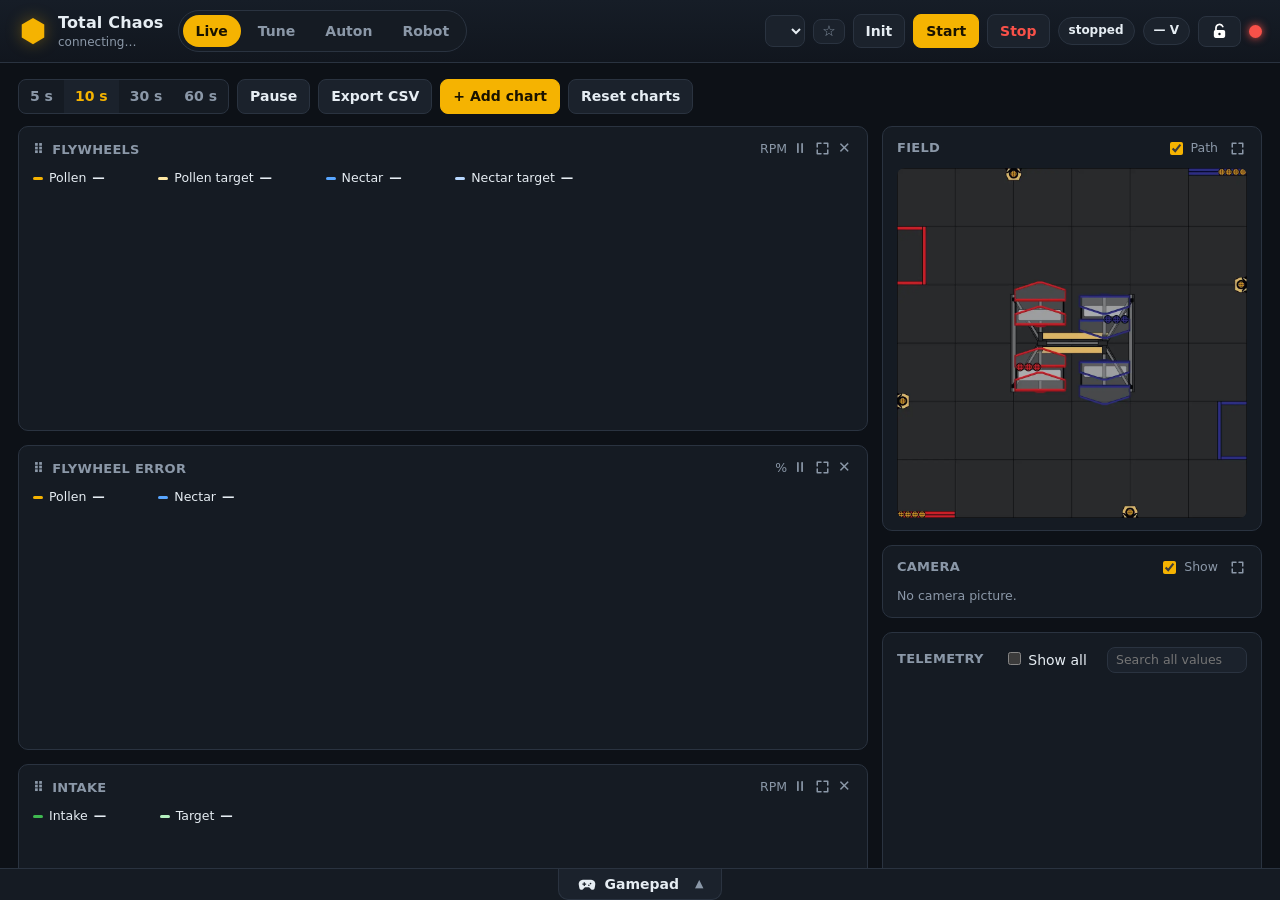
==== commit 0e81a79b: "Add robot logs, webcam diagnostics and guarded operator controls" ====
--- a/dashboard/web/index.html
+++ b/dashboard/web/index.html
@@ -81,7 +81,8 @@
           <div class="card grow">
             <div class="card-head">
               <h3>Telemetry</h3>
-              <input id="telemetry-filter" placeholder="Filter" aria-label="Filter telemetry">
+              <label><input type="checkbox" id="telemetry-details"> Show all</label>
+              <input id="telemetry-filter" placeholder="Search all values" aria-label="Filter telemetry">
             </div>
             <table class="kv" id="telemetry"></table>
           </div>
@@ -138,6 +139,24 @@
           <table class="kv" id="load"></table>
           <div class="muted">What the dashboard costs the robot. CPU is % of one core, like <code>top</code>; the Control Hub has 4.
             Too high? Lower <code>DashboardConfig</code> on the Tune tab. <code>./dashboard-load</code> compares 0, 1 and 2 viewers.</div>
+        </div>
+        <div class="card">
+          <div class="card-head"><h3>Robot logs</h3><button class="btn small" id="logs-refresh">Refresh</button></div>
+          <div class="hw-actions">
+            <select id="logs-source" aria-label="Log source">
+              <option value="events">Robot events &amp; errors</option>
+              <option value="events-previous">Previous events</option>
+              <option value="diagnostics">Performance context</option>
+              <option value="previous">Previous log file</option>
+              <option value="system">Android logcat</option>
+            </select>
+            <input id="logs-filter" placeholder="Filter log" aria-label="Filter log">
+            <label><input type="checkbox" id="logs-auto" checked> Auto refresh</label>
+            <a class="btn small" id="logs-download" href="/api/logs?source=events" download="robot-events.txt">Download shown log</a>
+          </div>
+          <div class="muted" id="logs-status">Once-per-second diagnostics persist on the hub, even with no browser open.</div>
+          <pre id="robot-log" style="max-height:360px;overflow:auto;white-space:pre-wrap;font-size:12px" aria-label="Robot diagnostic log"></pre>
+          <div class="muted">Event logs: two files up to 512 KB each. Performance logs: two files up to 1 MB each; viewer/download shows the last 64 KB. Android logcat is on-demand, up to 300 entries and subject to Android permissions. Full reboot may erase Android logcat; capture it with ADB after a failure.</div>
         </div>
         <div class="card">
           <div class="card-head"><h3>Known good snapshots</h3></div>
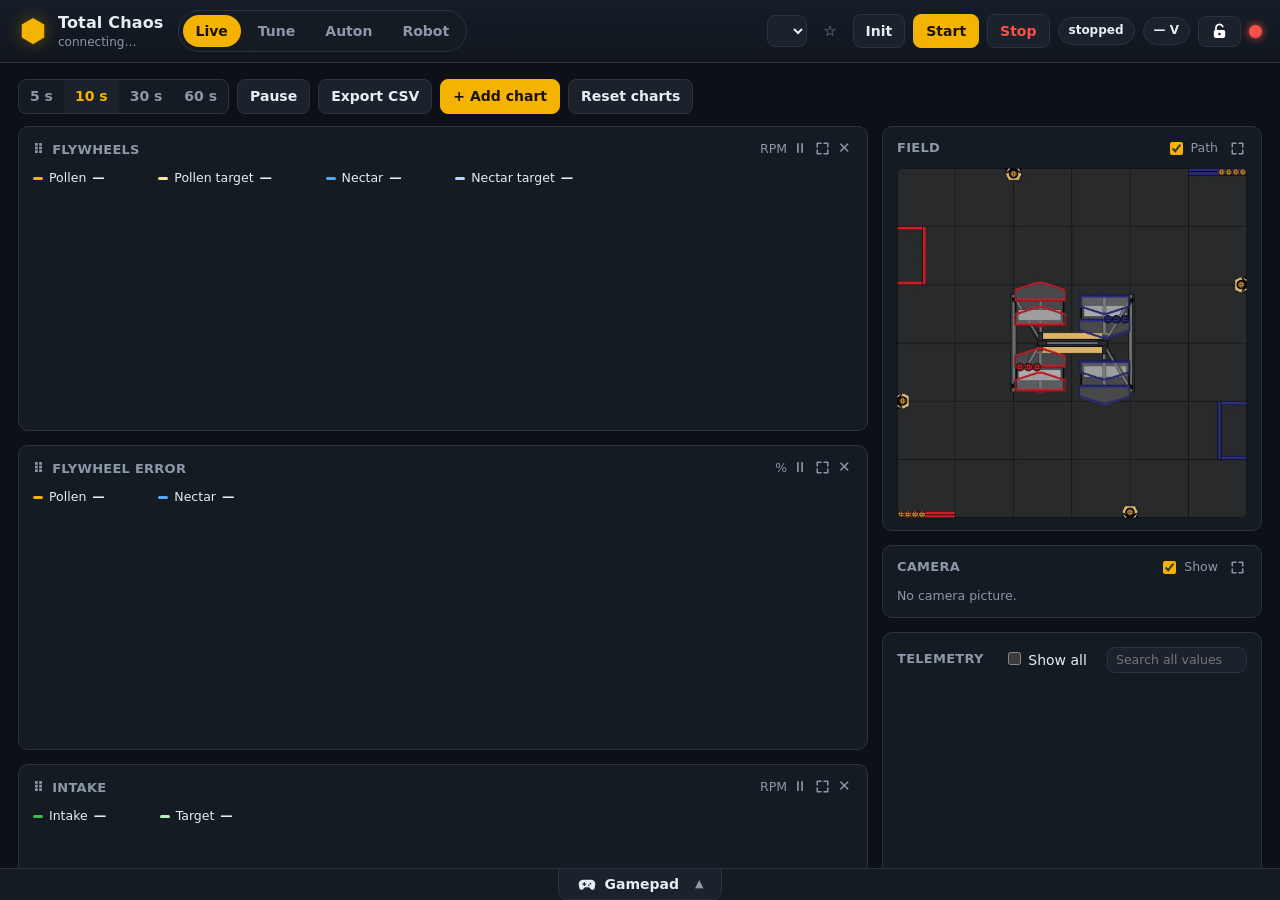
==== commit 4d1af75d: "Tune favorites: star settings (settings/favorites.json on the robot) and a Favorites only filter Co-" ====
--- a/dashboard/web/index.html
+++ b/dashboard/web/index.html
@@ -97,6 +97,7 @@
         <button class="btn" id="settings-reload">Reload from robot</button>
         <button class="btn" id="settings-download">Download robot.json</button>
         <button class="btn" id="settings-history">History</button>
+        <label class="favorites-only" title="Show only the starred settings (☆ next to each name)"><input type="checkbox" id="settings-favorites-only"> ★ Favorites only</label>
         <span class="status" id="settings-status"></span>
       </div>
       <div id="settings-warnings"></div>
@@ -104,6 +105,7 @@
         <span class="dot synced" style="display:inline-block"></span> saved &nbsp;
         <span class="dot unsaved" style="display:inline-block"></span> changed, not saved yet: <b>Save to robot</b> keeps it after a restart.
         <code>./robot-sync pull</code> then copies robot.json into Git.</p>
+      <p class="hint" id="settings-no-favorites" hidden>No favorites yet. Untick <b>★ Favorites only</b>, then click the ☆ next to a setting to star it.</p>
       <div class="settings" id="settings"></div>
       <div class="settings-hidden" id="settings-hidden" hidden></div>
     </section>
--- a/dashboard/web/app.css
+++ b/dashboard/web/app.css
@@ -143,8 +143,11 @@
 .settings-hidden .hidden-group { display: inline-flex; align-items: center; gap: 6px; }
 .hide-group { margin-left: 8px; }
 .warn-text { color: var(--honey); }
-.setting-row { display: grid; grid-template-columns: minmax(0, 1fr) 130px 70px; align-items: center; gap: 10px; padding: 6px 0; border-bottom: 1px solid #222a35; }
+.setting-row { display: grid; grid-template-columns: 22px minmax(0, 1fr) 130px 70px; align-items: center; gap: 10px; padding: 6px 0; border-bottom: 1px solid #222a35; }
 .setting-row:last-child { border-bottom: 0; }
+.star { background: none; border: 0; padding: 0; cursor: pointer; color: var(--muted); font-size: 16px; line-height: 1; }
+.star:hover, .star.on { color: var(--honey); }
+.favorites-only { display: inline-flex; align-items: center; gap: 5px; font-size: 14px; cursor: pointer; }
 .setting-name { font-family: var(--mono); font-size: 12.5px; overflow: hidden; text-overflow: ellipsis; }
 .setting-name small { display: block; font-family: inherit; color: var(--muted); font-size: 11.5px; }
 .setting-row input[type=number], .setting-row input[type=text] { width: 100%; font-family: var(--mono); font-size: 13px; text-align: right; }
@@ -299,7 +302,7 @@
 .unsaved-cell { display: inline-flex; align-items: center; justify-content: center; gap: 6px; }
 .undo { background: none; border: 1px solid var(--line); border-radius: 6px; color: var(--honey); cursor: pointer; font-size: 13px; line-height: 1; padding: 2px 5px; }
 .undo:hover { border-color: var(--honey); background: var(--honey-dim); }
-body.locked .undo { opacity: .4; pointer-events: none; }
+body.locked .undo, body.locked .star { opacity: .4; pointer-events: none; }
 
 /* ---- Auton editor ---------------------------------------------------------------- */
 #tab-auton { overflow: hidden; }
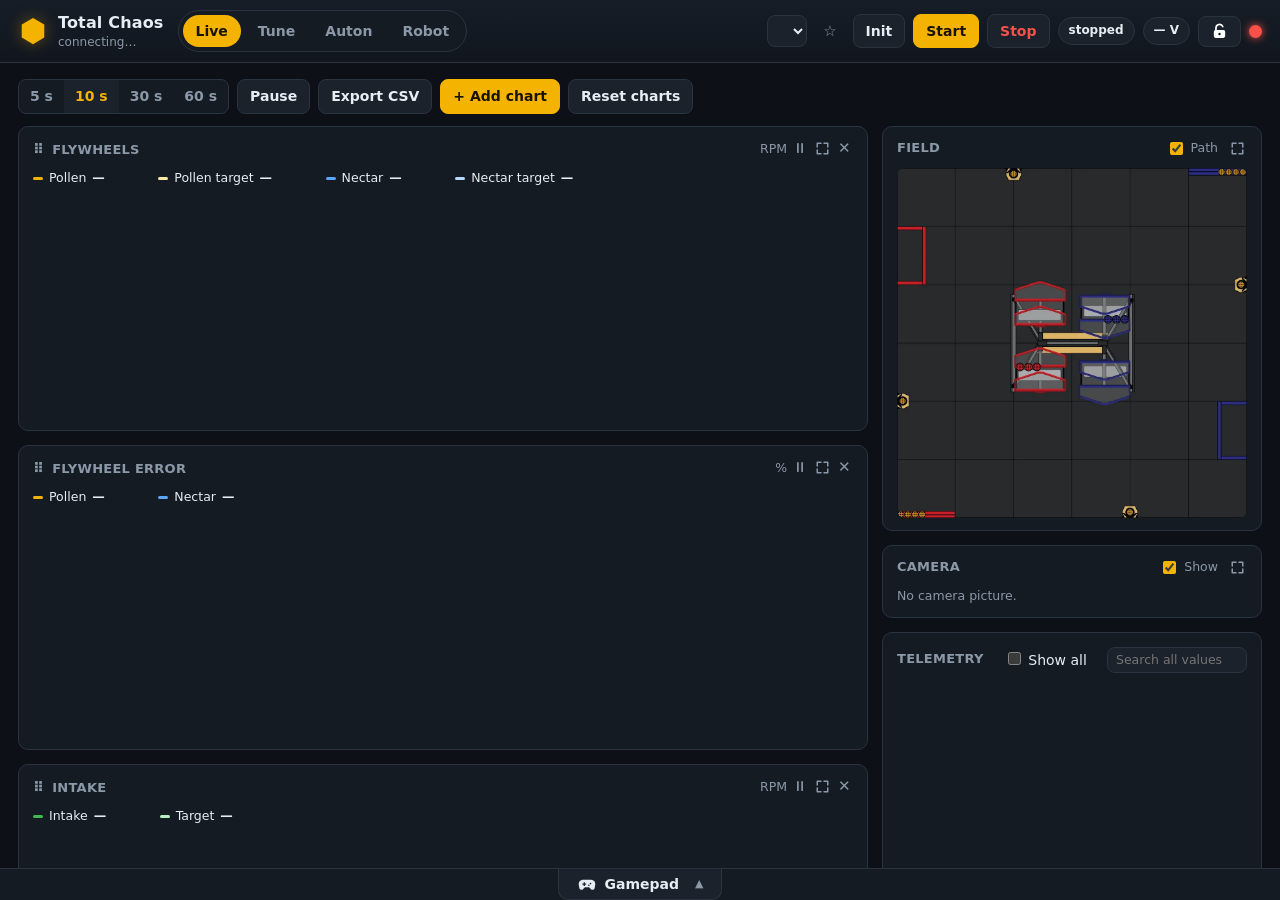
==== commit d73304bc: "Harden robot startup and diagnostics; document camera failures" ====
--- a/dashboard/web/index.html
+++ b/dashboard/web/index.html
@@ -146,19 +146,19 @@
           <div class="card-head"><h3>Robot logs</h3><button class="btn small" id="logs-refresh">Refresh</button></div>
           <div class="hw-actions">
             <select id="logs-source" aria-label="Log source">
+              <option value="problems">Problems — combined</option>
               <option value="events">Robot events &amp; errors</option>
               <option value="events-previous">Previous events</option>
               <option value="diagnostics">Performance context</option>
               <option value="previous">Previous log file</option>
-              <option value="system">Android logcat</option>
+              <option value="system">Android warnings/errors</option>
             </select>
             <input id="logs-filter" placeholder="Filter log" aria-label="Filter log">
             <label><input type="checkbox" id="logs-auto" checked> Auto refresh</label>
-            <a class="btn small" id="logs-download" href="/api/logs?source=events" download="robot-events.txt">Download shown log</a>
-          </div>
-          <div class="muted" id="logs-status">Once-per-second diagnostics persist on the hub, even with no browser open.</div>
+            <a class="btn small" id="logs-download" href="/api/logs?source=problems" download="robot-problems.json">Download log snapshot</a>
+          </div>
+          <div class="muted" id="logs-status"></div>
           <pre id="robot-log" style="max-height:360px;overflow:auto;white-space:pre-wrap;font-size:12px" aria-label="Robot diagnostic log"></pre>
-          <div class="muted">Event logs: two files up to 512 KB each. Performance logs: two files up to 1 MB each; viewer/download shows the last 64 KB. Android logcat is on-demand, up to 300 entries and subject to Android permissions. Full reboot may erase Android logcat; capture it with ADB after a failure.</div>
         </div>
         <div class="card">
           <div class="card-head"><h3>Known good snapshots</h3></div>
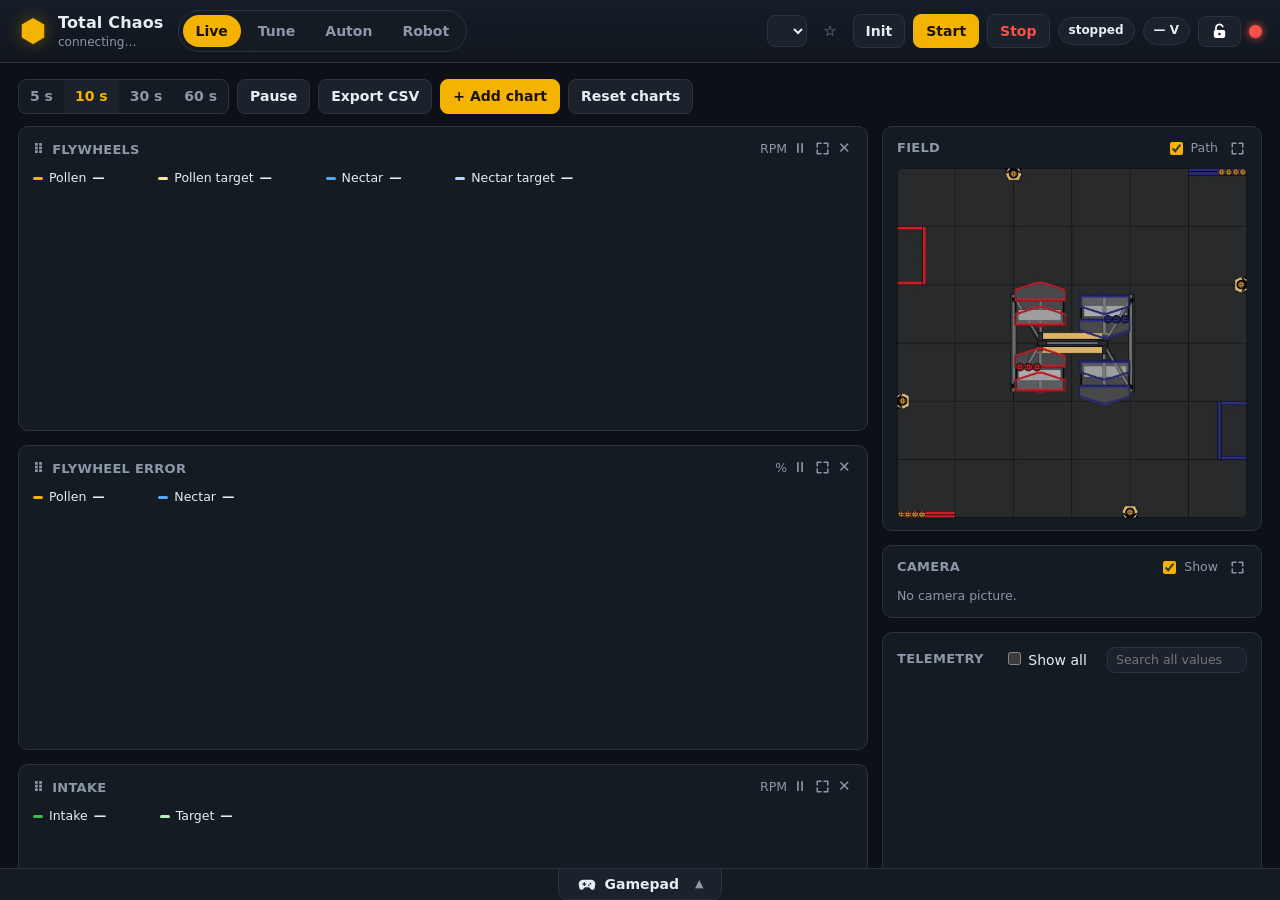
==== commit 27bcd80a: "Auton tab: ask before using unsaved changes from this browser Opening an auton (or New) that has uns" ====
--- a/dashboard/web/index.html
+++ b/dashboard/web/index.html
@@ -216,6 +216,17 @@
     </div>
   </div>
 
+  <dialog id="draft-dialog">
+    <form method="dialog" class="chart-form">
+      <h3>Unsaved changes</h3>
+      <div id="draft-text"></div>
+      <div class="chart-actions">
+        <button class="btn" value="discard" id="draft-discard">Discard them</button>
+        <button class="btn primary" value="keep" id="draft-keep" autofocus>Keep editing</button>
+      </div>
+    </form>
+  </dialog>
+
   <dialog id="chart-dialog">
     <form method="dialog" class="chart-form">
       <h3>Add a chart</h3>
--- a/dashboard/web/app.css
+++ b/dashboard/web/app.css
@@ -115,8 +115,8 @@
 .side .grow .card-head { position: sticky; top: -12px; background: var(--panel); padding: 2px 0 8px; z-index: 1; }
 .chart .remove { background: none; border: 0; color: var(--muted); cursor: pointer; font-size: 15px; padding: 0 2px; }
 .chart .remove:hover { color: var(--red); }
-dialog#chart-dialog { background: var(--panel); color: var(--text); border: 1px solid var(--line); border-radius: 12px; padding: 18px; width: min(460px, 92vw); box-shadow: 0 20px 60px #000a; }
-dialog#chart-dialog::backdrop { background: #0008; }
+dialog#chart-dialog, dialog#draft-dialog { background: var(--panel); color: var(--text); border: 1px solid var(--line); border-radius: 12px; padding: 18px; width: min(460px, 92vw); box-shadow: 0 20px 60px #000a; }
+dialog#chart-dialog::backdrop, dialog#draft-dialog::backdrop { background: #0008; }
 .chart-form { display: flex; flex-direction: column; gap: 10px; }
 .chart-form label { display: flex; flex-direction: column; gap: 4px; font-size: 13px; color: var(--muted); }
 .chart-keys { max-height: 320px; overflow: auto; border: 1px solid var(--line); border-radius: 8px; padding: 6px; display: flex; flex-direction: column; }
@@ -320,15 +320,17 @@
   background: #fff; border: 2px solid #0d1117; box-shadow: 0 0 4px #000a; }
 .auton-scrub input::-moz-range-thumb { width: 6px; height: 20px; border-radius: 3px; background: #fff; border: 2px solid #0d1117; }
 .auton-scrub input::-moz-range-track { background: transparent; }
+.auton-scrub .icon { font-size: 18px; line-height: 1; padding: 2px 4px; }
+.auton-scrub .icon.on { color: var(--honey); }
+#auton-preview-time { min-width: 3.2em; text-align: right; }
 .auton-card { background: var(--panel); border: 1px solid #36404d; border-radius: 12px; padding: 0 12px 12px; display: flex; flex-direction: column; gap: 9px; flex: none; }
 .auton-card-head { display: flex; align-items: center; justify-content: space-between; gap: 8px; margin: 0 -12px; padding: 8px 12px;
   background: #1f2732; border-bottom: 1px solid #36404d; border-radius: 12px 12px 0 0; font-size: 12px; font-weight: 800;
   text-transform: uppercase; letter-spacing: .06em; color: #c9d4e0; }
 .auton-card-head .state { display: flex; align-items: center; gap: 6px; text-transform: none; letter-spacing: 0; font-weight: 600; font-size: 12.5px; color: var(--muted); }
-.selected-card { border-color: #f5b30188; }
-.selected-card .auton-card-head { background: #f5b3011c; color: var(--honey); border-bottom-color: #f5b30155; }
 .auton-files, .auton-add { display: flex; gap: 8px; align-items: center; flex-wrap: wrap; }
-.auton-files select { flex: 1; min-width: 140px; }
+.auton-open { flex: 1; min-width: 140px; display: flex; align-items: center; gap: 6px; }
+.auton-open select { flex: 1; min-width: 0; font-weight: 700; }
 .grow-label { flex: 1; display: flex; gap: 6px; align-items: center; color: var(--muted); font-size: 13px; }
 .grow-label input { flex: 1; min-width: 80px; }
 .auton-restored { background: #58a6ff14; border: 1px solid #58a6ff55; color: #a5cdff; border-radius: 8px; padding: 6px 10px; font-size: 12.5px;
@@ -336,14 +338,22 @@
 .auton-add .btn { flex: 1; padding: 8px; border-color: #4a5668; }
 .auton-hint { font-size: 12px; }
 .auton-steps { list-style: none; margin: 0; padding: 0; display: flex; flex-direction: column; gap: 5px; }
-.auton-step { display: grid; grid-template-columns: 22px minmax(0, 1fr) auto auto; gap: 8px; align-items: center; padding: 7px 8px;
-  background: var(--panel-2); border: 1px solid var(--line); border-left: 4px solid #4a5668; border-radius: 8px; cursor: pointer; font-size: 13px; }
-.auton-step.drive { border-left-color: var(--honey); }
-.auton-step.function { border-left-color: #8b98a8; }
-.auton-step.start { border-left-color: var(--green); }
-.auton-step:hover { border-color: #4a5668; }
-.auton-step.selected { border-color: var(--honey); background: #f5b30114; box-shadow: 0 0 0 1px var(--honey) inset; }
-.auton-step.playing { background: #3fb95022; }
+.auton-step { --step: #4a5668; display: grid; grid-template-columns: 22px minmax(0, 1fr) auto auto; gap: 8px; align-items: center; padding: 7px 8px;
+  background: var(--panel-2); border: 1px solid var(--line); border-left: 5px solid var(--step);
+  border-radius: 8px; cursor: pointer; font-size: 13px; }
+.auton-step.drive { --step: var(--honey); }
+.auton-step.function { --step: #8b98a8; }
+.auton-step.start { --step: var(--green); }
+.auton-step:hover { border-color: #4a5668; border-left-color: var(--step); }
+/* Selected: outlined all round and tinted in its own colour, like the Selected card below. The step
+   the preview is on shows a green ▶ for its number. */
+.auton-step.selected { border-color: var(--step); background: color-mix(in srgb, var(--step) 16%, var(--panel-2));
+  box-shadow: 0 0 0 1px var(--step) inset; }
+.selected-card { --step: var(--honey); border-color: color-mix(in srgb, var(--step) 55%, transparent); }
+.selected-card .auton-card-head { background: color-mix(in srgb, var(--step) 12%, transparent); color: var(--step);
+  border-bottom-color: color-mix(in srgb, var(--step) 35%, transparent); }
+.auton-step.playing .num { font-size: 0; }
+.auton-step.playing .num::before { content: '▶'; font-size: 12px; color: var(--green); }
 .auton-step .num { color: var(--muted); text-align: right; font-variant-numeric: tabular-nums; font-weight: 700; }
 .auton-step .what { min-width: 0; overflow: hidden; text-overflow: ellipsis; }
 .auton-step .on-drive { color: #ffe08a; font-size: 12px; margin-top: 2px; }
@@ -375,7 +385,7 @@
 .robot-size label { display: flex; gap: 5px; align-items: center; color: var(--muted); font-size: 12.5px; }
 .robot-size input { width: 62px; padding: 3px 6px; }
 /* Locked: the Auton tab and the hardware map editor are view only (Preview, picking a file and History still work). */
-body.locked #auton-panel :is(button, input, select):not(#auton-file, #auton-preview, #auton-preview-close, #auton-scrub, #auton-history),
+body.locked #auton-panel :is(button, input, select):not(#auton-file, #auton-preview, #auton-preview-restart, #auton-preview-loop, #auton-scrub, #auton-history),
 body.locked #hardware :is(button, input, select):not(#hw-map) { opacity: .4; pointer-events: none; }
 .btn.star { padding: 4px 8px; font-size: 15px; line-height: 1; color: var(--muted); }
 .btn.star.on { color: var(--honey); }
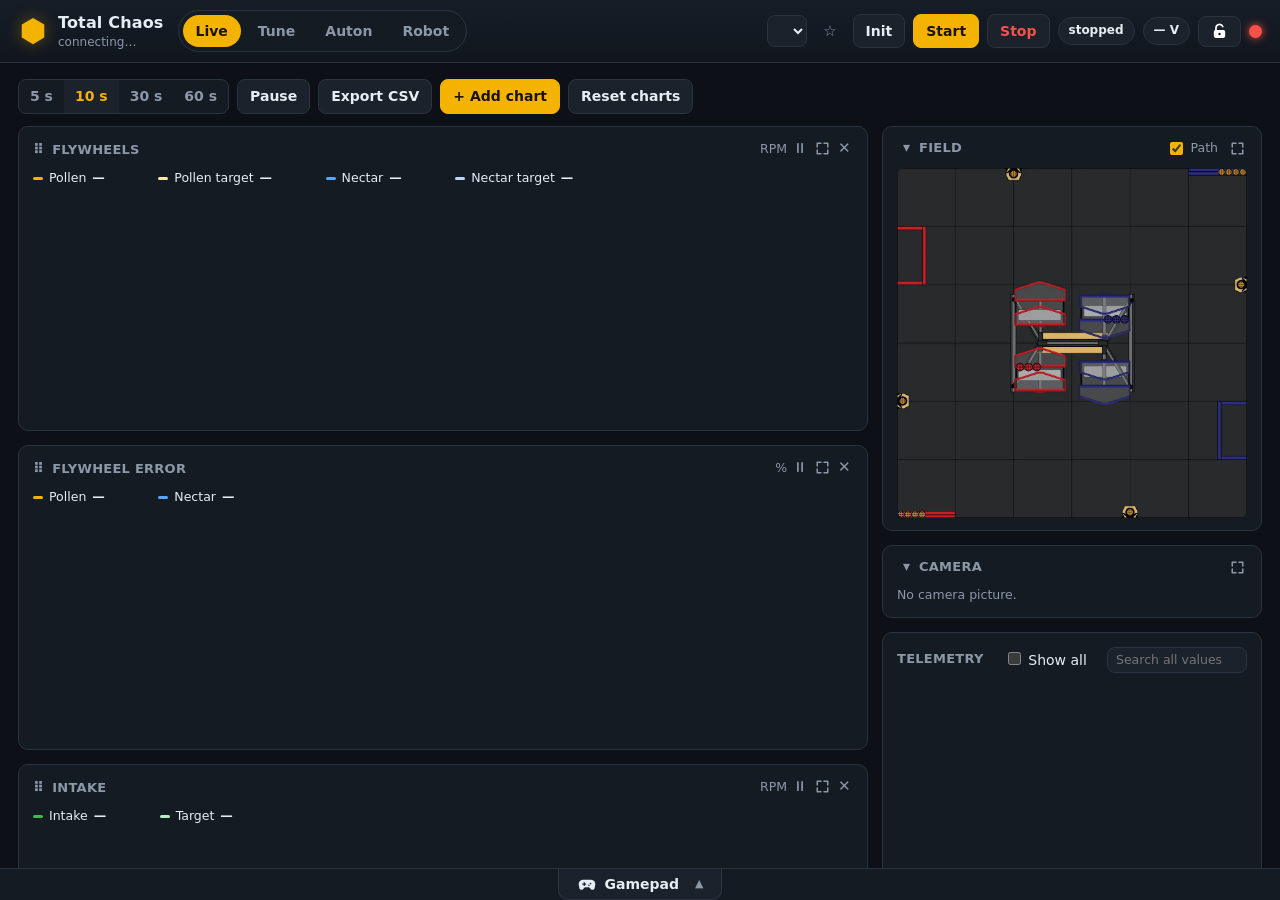
==== commit 0b7b9a3f: "Dashboard heartbeat; collapse Field and Camera; legend isolate Heartbeat: the robot pings each dashb" ====
--- a/dashboard/web/index.html
+++ b/dashboard/web/index.html
@@ -62,7 +62,7 @@
         <div class="charts" id="charts"></div>
         <aside class="side">
           <div class="card view field-view" id="field-view">
-            <div class="card-head"><h3>Field</h3><span class="muted" id="pose-text"></span>
+            <div class="card-head"><h3><button class="collapse" id="field-collapse" title="Collapse (the field is not drawn while collapsed)">▾</button>Field</h3><span class="muted" id="pose-text"></span>
               <span class="view-tools">
                 <label class="check" title="Draw the line the robot has driven"><input type="checkbox" id="trail-toggle" checked> Path</label>
                 <button class="zoom" title="Full size (Esc to go back)"></button>
@@ -70,9 +70,8 @@
             <canvas id="field" width="480" height="480"></canvas>
           </div>
           <div class="card view camera-view" id="camera-card">
-            <div class="card-head"><h3>Camera</h3>
+            <div class="card-head"><h3><button class="collapse" id="camera-collapse" title="Collapse (the robot stops taking pictures for it)">▾</button>Camera</h3>
               <span class="view-tools">
-                <label class="check" title="Show the robot's camera (it only takes pictures while shown)"><input type="checkbox" id="camera-toggle" checked> Show</label>
                 <button class="zoom" title="Full size (Esc to go back)"></button>
               </span></div>
             <img id="camera-image" alt="The robot's camera" hidden>
--- a/dashboard/web/app.css
+++ b/dashboard/web/app.css
@@ -105,6 +105,9 @@
 .charts { display: grid; grid-template-columns: repeat(auto-fit, minmax(420px, 1fr)); gap: 14px; align-content: start; }
 .chart .legend { display: flex; flex-wrap: wrap; gap: 4px 14px; font-size: 12.5px; }
 .chart .legend span { display: inline-flex; align-items: center; gap: 6px; font-variant-numeric: tabular-nums; }
+.chart .legend [data-series] { cursor: pointer; border-radius: 4px; }
+.chart .legend [data-series]:hover { background: #2b3542; }
+.chart .legend .off { opacity: .35; }
 .chart .legend i { width: 10px; height: 3px; border-radius: 2px; display: inline-block; }
 .chart .legend b { font-weight: 600; min-width: 52px; display: inline-block; }
 .chart .plot { width: 100%; }
@@ -400,6 +403,9 @@
 .camera-note { font-size: 12.5px; color: var(--muted); }
 .camera-note:empty { display: none; }
 .camera-view.closed #camera-image, .camera-view.closed .camera-note, .camera-view.closed .zoom { display: none; }
+.field-view.closed #field, .field-view.closed .view-tools { display: none; }
+.view .collapse { background: none; border: 0; color: var(--muted); cursor: pointer; font-size: 14px; width: 18px; padding: 0; margin-right: 4px; }
+.view .collapse:hover { color: var(--honey); }
 /* The right column scrolls when the field, camera and telemetry do not all fit. */
 .side { overflow-y: auto; }
 .side .grow { flex: 0 0 auto; height: 420px; }
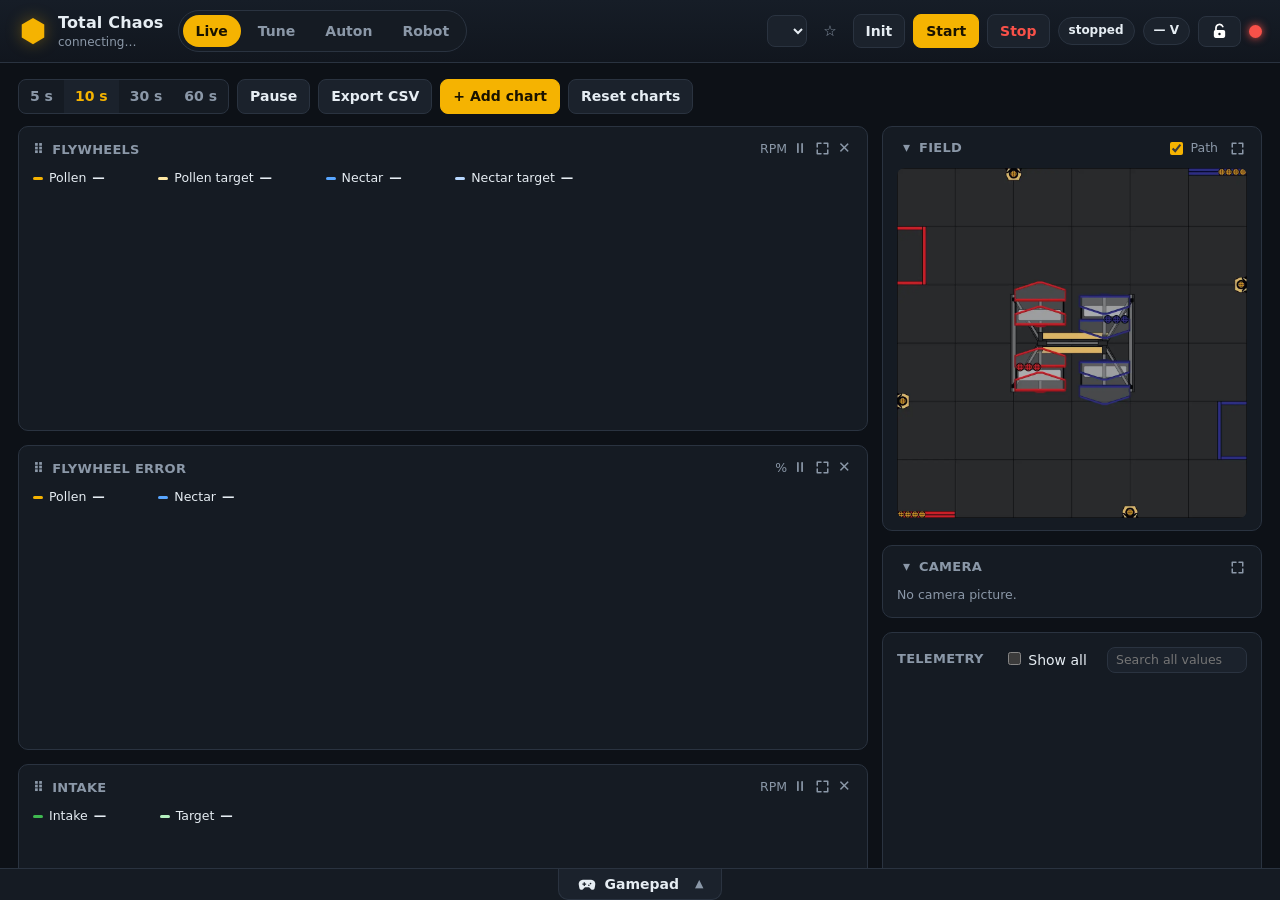
==== commit f3d75fea: "Smoke Test teleop; camera feed timeout; resizable Telemetry card Smoke Test (Diagnostics): a soak te" ====
--- a/dashboard/web/index.html
+++ b/dashboard/web/index.html
@@ -77,7 +77,7 @@
             <img id="camera-image" alt="The robot's camera" hidden>
             <div class="camera-note" id="camera-note"></div>
           </div>
-          <div class="card grow">
+          <div class="card grow" id="telemetry-card" title="Drag the bottom right corner to make it taller">
             <div class="card-head">
               <h3>Telemetry</h3>
               <label><input type="checkbox" id="telemetry-details"> Show all</label>
--- a/dashboard/web/app.css
+++ b/dashboard/web/app.css
@@ -408,7 +408,7 @@
 .view .collapse:hover { color: var(--honey); }
 /* The right column scrolls when the field, camera and telemetry do not all fit. */
 .side { overflow-y: auto; }
-.side .grow { flex: 0 0 auto; height: 420px; }
+.side .grow { flex: 0 0 auto; height: 420px; min-height: 160px; resize: vertical; }   /* drag the corner; remembered (live.js) */
 /* Zoomed: big in the middle of the screen; everything else dimmed by its shadow. The column
    is "sticky", which keeps its children in its own layer, so it is lifted above the rest. */
 .view.zoomed { position: fixed; z-index: 20; top: 50%; left: 50%; transform: translate(-50%, -50%);
